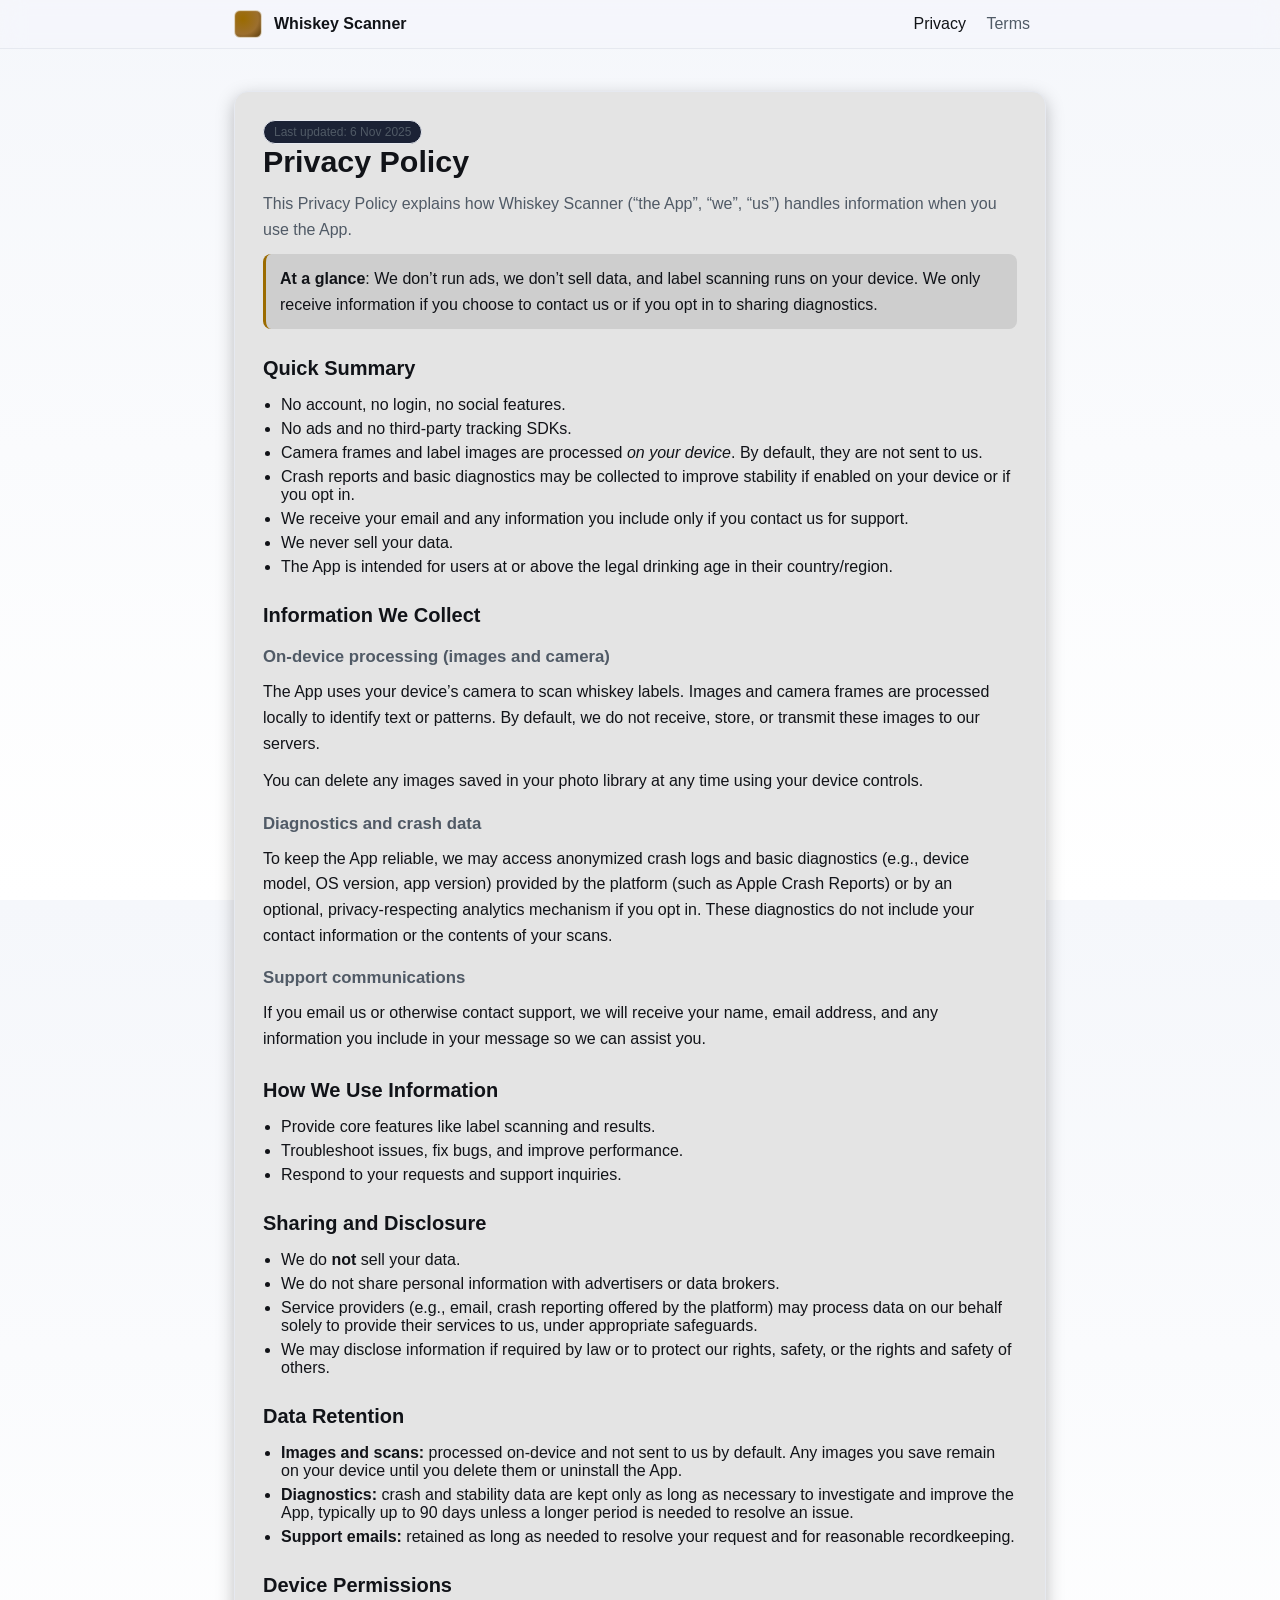
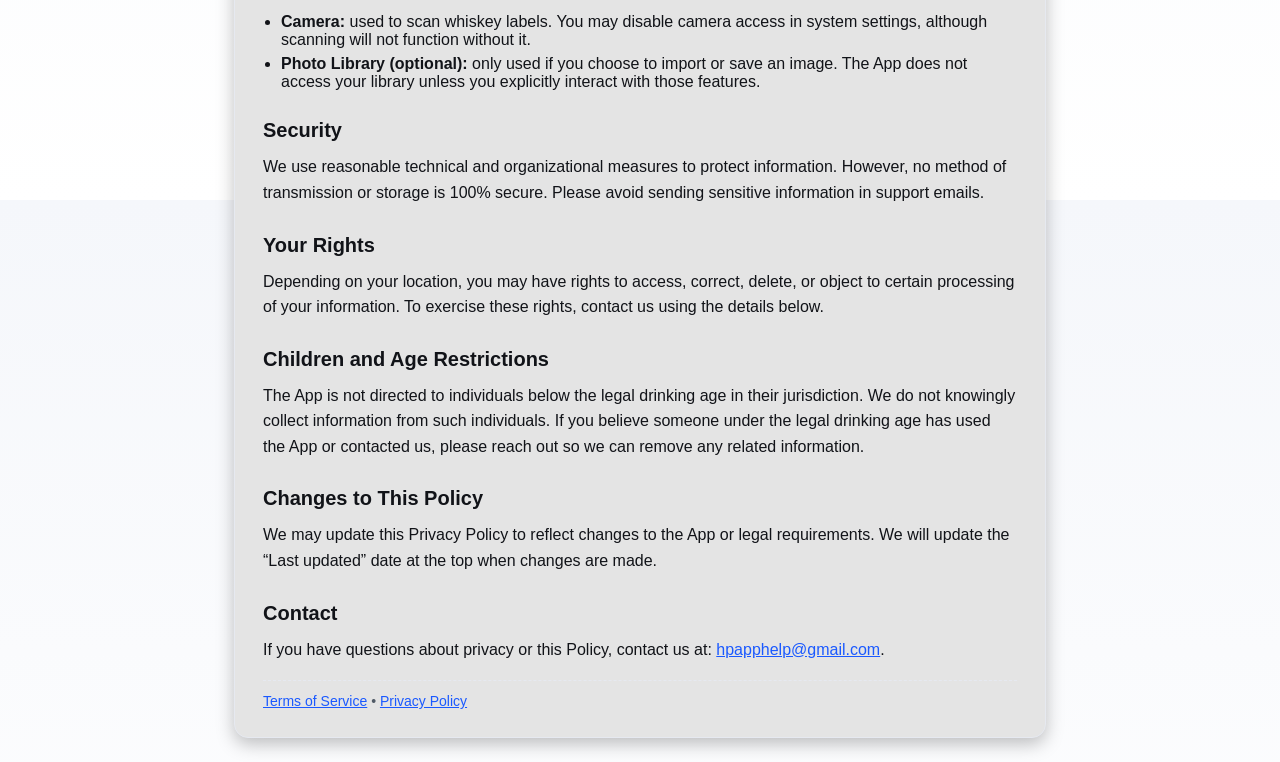
==== privacy/index.html @ f61fc5d9 "first commit" ====
<!doctype html>
<html lang="en">
  <head>
    <meta charset="utf-8" />
    <meta name="viewport" content="width=device-width, initial-scale=1" />
    <title>Whiskey Scanner — Privacy Policy</title>
    <meta name="description" content="Privacy Policy for the Whiskey Scanner mobile app." />
    <link rel="stylesheet" href="../assets/styles.css" />
  </head>
  <body>
    <header class="site">
      <div class="wrap" style="display:flex;align-items:center;justify-content:space-between;padding:10px 24px;">
        <div class="brand">
          <div class="logo" aria-hidden="true"></div>
          <strong>Whiskey Scanner</strong>
        </div>
        <nav aria-label="Primary">
          <a class="active" href="../privacy/">Privacy</a>
          <a href="../terms/">Terms</a>
        </nav>
      </div>
    </header>

    <div class="wrap">
      <main role="main">
        <div class="badge">Last updated: 6 Nov 2025</div>
        <h1>Privacy Policy</h1>
        <p class="muted">This Privacy Policy explains how Whiskey Scanner (“the App”, “we”, “us”) handles information when you use the App.</p>
        <p class="callout"><strong>At a glance</strong>: We don’t run ads, we don’t sell data, and label scanning runs on your device. We only receive information if you choose to contact us or if you opt in to sharing diagnostics.</p>

        <h2 id="summary">Quick Summary</h2>
        <ul>
          <li>No account, no login, no social features.</li>
          <li>No ads and no third‑party tracking SDKs.</li>
          <li>Camera frames and label images are processed <em>on your device</em>. By default, they are not sent to us.</li>
          <li>Crash reports and basic diagnostics may be collected to improve stability if enabled on your device or if you opt in.</li>
          <li>We receive your email and any information you include only if you contact us for support.</li>
          <li>We never sell your data.</li>
          <li>The App is intended for users at or above the legal drinking age in their country/region.</li>
        </ul>

        <h2 id="data-we-collect">Information We Collect</h2>
        <h3>On‑device processing (images and camera)</h3>
        <p>The App uses your device’s camera to scan whiskey labels. Images and camera frames are processed locally to identify text or patterns. By default, we do not receive, store, or transmit these images to our servers.</p>
        <p>You can delete any images saved in your photo library at any time using your device controls.</p>

        <h3>Diagnostics and crash data</h3>
        <p>To keep the App reliable, we may access anonymized crash logs and basic diagnostics (e.g., device model, OS version, app version) provided by the platform (such as Apple Crash Reports) or by an optional, privacy‑respecting analytics mechanism if you opt in. These diagnostics do not include your contact information or the contents of your scans.</p>

        <h3>Support communications</h3>
        <p>If you email us or otherwise contact support, we will receive your name, email address, and any information you include in your message so we can assist you.</p>

        <h2 id="how-we-use">How We Use Information</h2>
        <ul>
          <li>Provide core features like label scanning and results.</li>
          <li>Troubleshoot issues, fix bugs, and improve performance.</li>
          <li>Respond to your requests and support inquiries.</li>
        </ul>

        <h2 id="sharing">Sharing and Disclosure</h2>
        <ul>
          <li>We do <strong>not</strong> sell your data.</li>
          <li>We do not share personal information with advertisers or data brokers.</li>
          <li>Service providers (e.g., email, crash reporting offered by the platform) may process data on our behalf solely to provide their services to us, under appropriate safeguards.</li>
          <li>We may disclose information if required by law or to protect our rights, safety, or the rights and safety of others.</li>
        </ul>

        <h2 id="retention">Data Retention</h2>
        <ul>
          <li><strong>Images and scans:</strong> processed on‑device and not sent to us by default. Any images you save remain on your device until you delete them or uninstall the App.</li>
          <li><strong>Diagnostics:</strong> crash and stability data are kept only as long as necessary to investigate and improve the App, typically up to 90 days unless a longer period is needed to resolve an issue.</li>
          <li><strong>Support emails:</strong> retained as long as needed to resolve your request and for reasonable recordkeeping.</li>
        </ul>

        <h2 id="permissions">Device Permissions</h2>
        <ul>
          <li><strong>Camera:</strong> used to scan whiskey labels. You may disable camera access in system settings, although scanning will not function without it.</li>
          <li><strong>Photo Library (optional):</strong> only used if you choose to import or save an image. The App does not access your library unless you explicitly interact with those features.</li>
        </ul>

        <h2 id="security">Security</h2>
        <p>We use reasonable technical and organizational measures to protect information. However, no method of transmission or storage is 100% secure. Please avoid sending sensitive information in support emails.</p>

        <h2 id="your-rights">Your Rights</h2>
        <p>Depending on your location, you may have rights to access, correct, delete, or object to certain processing of your information. To exercise these rights, contact us using the details below.</p>

        <h2 id="children">Children and Age Restrictions</h2>
        <p>The App is not directed to individuals below the legal drinking age in their jurisdiction. We do not knowingly collect information from such individuals. If you believe someone under the legal drinking age has used the App or contacted us, please reach out so we can remove any related information.</p>

        <h2 id="changes">Changes to This Policy</h2>
        <p>We may update this Privacy Policy to reflect changes to the App or legal requirements. We will update the “Last updated” date at the top when changes are made.</p>

        <h2 id="contact">Contact</h2>
        <p>If you have questions about privacy or this Policy, contact us at: <a href="mailto:hpapphelp@gmail.com">hpapphelp@gmail.com</a>.</p>

        <div class="footer">
          <span><a href="../terms/">Terms of Service</a></span>
          <span> • </span>
          <span><a href="../privacy/">Privacy Policy</a></span>
        </div>
      </main>
    </div>
  </body>
  </html>
---- assets/styles.css ----
/* Whiskey Scanner Legal Pages — Shared Styles */
:root {
  --bg: #0b0c0f;
  --elev: #11131a;
  --text: #e8ecf1;
  --muted: #b7c1cc;
  --link: #8ab4ff;
  --accent: #f5c56a;
  --border: #222738;
}

* { box-sizing: border-box; }
html, body { height: 100%; }
body {
  margin: 0;
  font-family: -apple-system, BlinkMacSystemFont, "Segoe UI", Roboto, "Helvetica Neue", Arial, "Noto Sans", "Apple Color Emoji", "Segoe UI Emoji", sans-serif;
  background: linear-gradient(180deg, var(--bg), var(--elev));
  color: var(--text);
  -webkit-font-smoothing: antialiased;
  -moz-osx-font-smoothing: grayscale;
}

.wrap {
  max-width: 860px;
  margin: 0 auto;
  padding: 24px;
}

header.site {
  position: sticky;
  top: 0;
  backdrop-filter: saturate(1.2) blur(12px);
  background: color-mix(in oklab, var(--bg) 78%, transparent);
  border-bottom: 1px solid var(--border);
  z-index: 10;
}

.brand {
  display: flex;
  align-items: center;
  gap: 12px;
}
.logo {
  width: 28px;
  height: 28px;
  border-radius: 6px;
  background: radial-gradient(circle at 30% 30%, var(--accent), #9c6f2e 60%, #5a3b0c 100%);
  border: 1px solid #3a2a10;
  box-shadow: inset 0 0 0 1px rgba(255,255,255,0.08);
}

nav a {
  color: var(--muted);
  text-decoration: none;
  margin-right: 16px;
  font-weight: 500;
}
nav a.active { color: var(--text); }
nav a:hover, nav a:focus-visible { color: var(--link); }

main {
  background: color-mix(in oklab, var(--elev) 92%, black 8%);
  border: 1px solid var(--border);
  border-radius: 14px;
  padding: 28px;
  margin-top: 18px;
  box-shadow: 0 6px 18px rgba(0,0,0,0.25);
}

h1 { font-size: 1.9rem; margin: 0 0 12px; }
h2 { font-size: 1.25rem; margin: 28px 0 8px; }
h3 { font-size: 1.05rem; margin: 20px 0 6px; color: var(--muted); }
p { line-height: 1.6; color: var(--text); margin: 12px 0; }
small, .muted { color: var(--muted); }

ul { padding-left: 18px; }
li { margin: 6px 0; }

a { color: var(--link); }
a:hover, a:focus-visible { text-decoration: underline; }

.badge {
  display: inline-block;
  padding: 4px 10px;
  border-radius: 999px;
  background: #1b2235;
  border: 1px solid var(--border);
  color: var(--muted);
  font-size: 12px;
  margin-right: 8px;
}

.callout {
  border-left: 3px solid var(--accent);
  background: color-mix(in oklab, var(--elev) 85%, black 15%);
  padding: 12px 14px;
  border-radius: 8px;
}

.footer {
  margin: 18px 0 0;
  padding-top: 12px;
  border-top: 1px dashed var(--border);
  color: var(--muted);
  font-size: 14px;
}

code, kbd { font-family: ui-monospace, SFMono-Regular, Menlo, Consolas, monospace; font-size: .95em; }

@media (max-width: 640px) {
  main { padding: 20px; }
  nav a { margin-right: 12px; }
}

@media (prefers-color-scheme: light) {
  :root {
    --bg: #f5f7fb;
    --elev: #ffffff;
    --text: #111318;
    --muted: #505a66;
    --link: #1a59ff;
    --accent: #9b6b00;
    --border: #e6e9f0;
  }
  .logo { border-color: #e0d5c0; }
}

/* Print friendly */
@media print {
  header.site, nav { display: none; }
  main { box-shadow: none; border: none; }
}
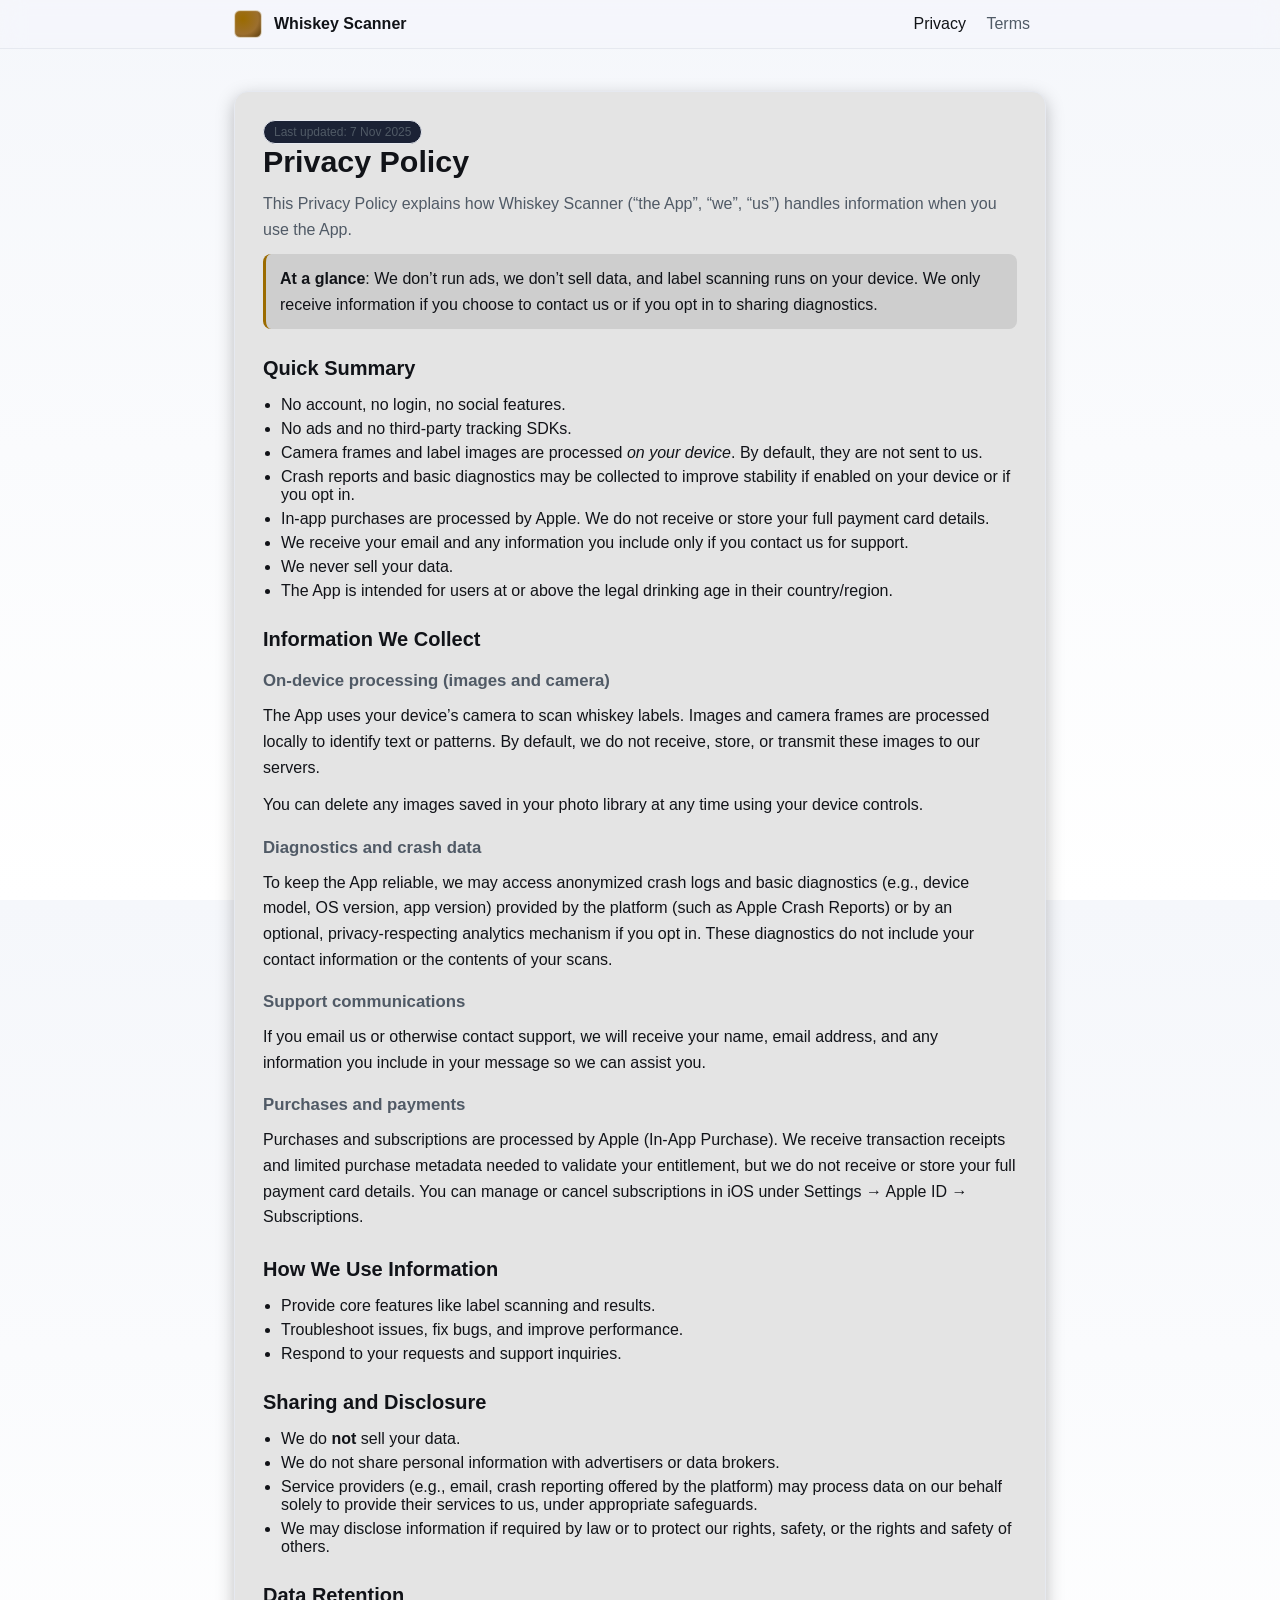
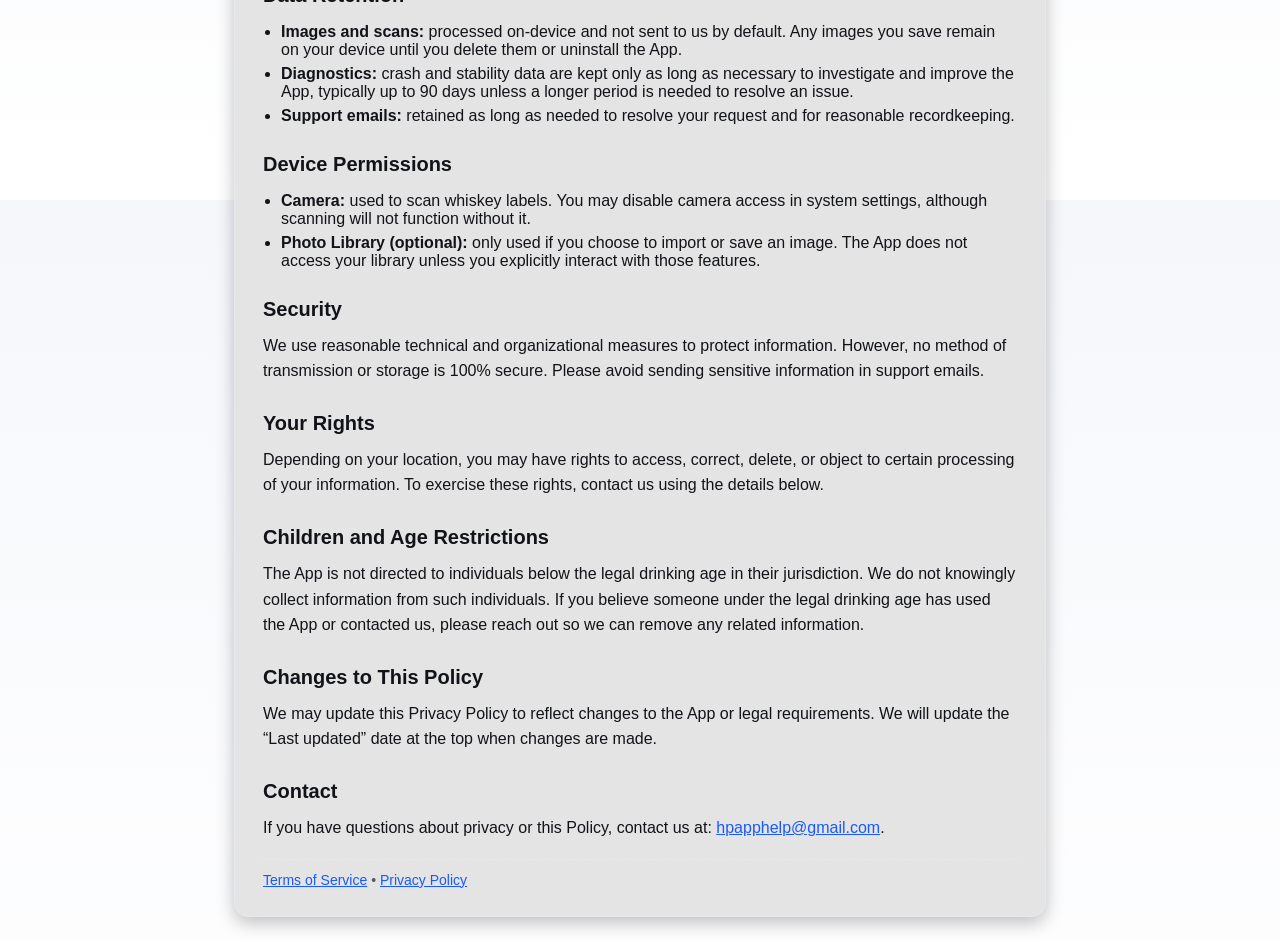
==== commit 6ab66216: "2nd" ====
--- a/privacy/index.html
+++ b/privacy/index.html
@@ -23,7 +23,7 @@
 
     <div class="wrap">
       <main role="main">
-        <div class="badge">Last updated: 6 Nov 2025</div>
+        <div class="badge">Last updated: 7 Nov 2025</div>
         <h1>Privacy Policy</h1>
         <p class="muted">This Privacy Policy explains how Whiskey Scanner (“the App”, “we”, “us”) handles information when you use the App.</p>
         <p class="callout"><strong>At a glance</strong>: We don’t run ads, we don’t sell data, and label scanning runs on your device. We only receive information if you choose to contact us or if you opt in to sharing diagnostics.</p>
@@ -34,6 +34,7 @@
           <li>No ads and no third‑party tracking SDKs.</li>
           <li>Camera frames and label images are processed <em>on your device</em>. By default, they are not sent to us.</li>
           <li>Crash reports and basic diagnostics may be collected to improve stability if enabled on your device or if you opt in.</li>
+          <li>In‑app purchases are processed by Apple. We do not receive or store your full payment card details.</li>
           <li>We receive your email and any information you include only if you contact us for support.</li>
           <li>We never sell your data.</li>
           <li>The App is intended for users at or above the legal drinking age in their country/region.</li>
@@ -49,6 +50,9 @@
 
         <h3>Support communications</h3>
         <p>If you email us or otherwise contact support, we will receive your name, email address, and any information you include in your message so we can assist you.</p>
+
+        <h3>Purchases and payments</h3>
+        <p>Purchases and subscriptions are processed by Apple (In‑App Purchase). We receive transaction receipts and limited purchase metadata needed to validate your entitlement, but we do not receive or store your full payment card details. You can manage or cancel subscriptions in iOS under Settings → Apple ID → Subscriptions.</p>
 
         <h2 id="how-we-use">How We Use Information</h2>
         <ul>
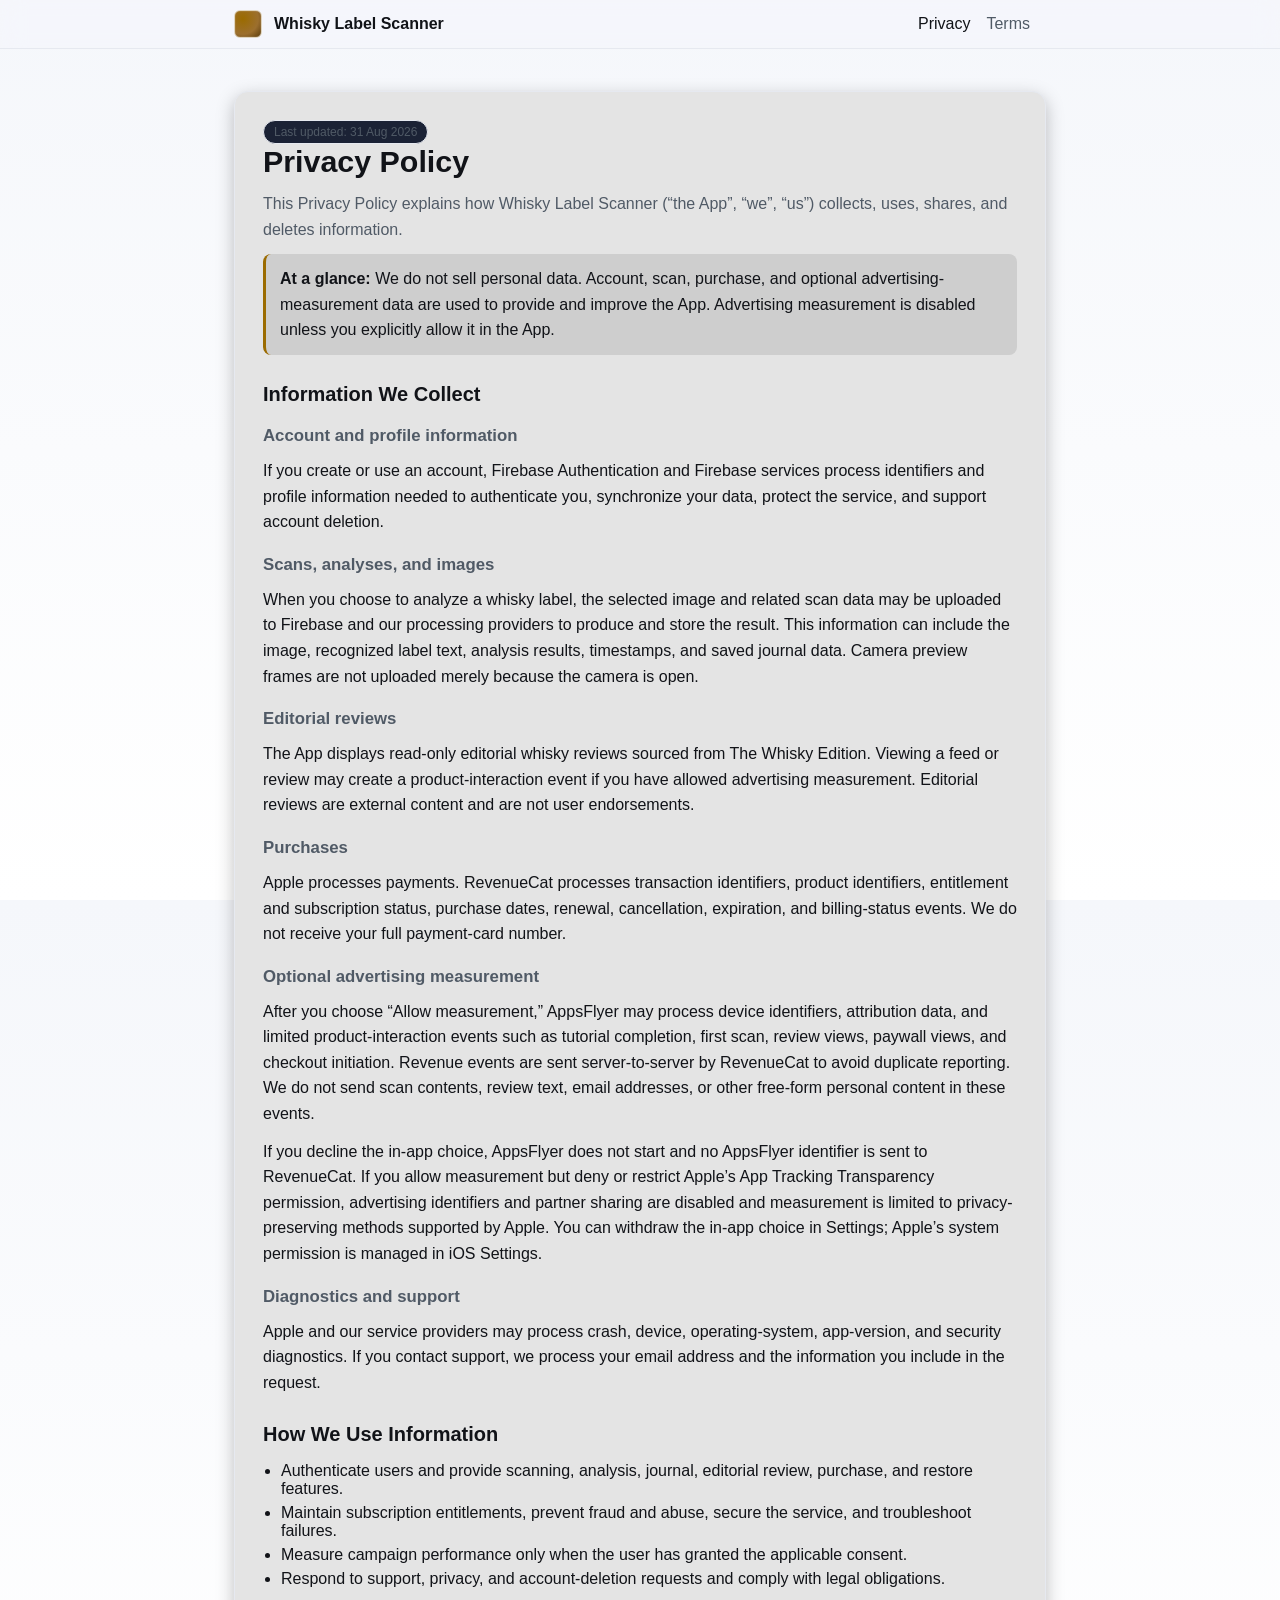
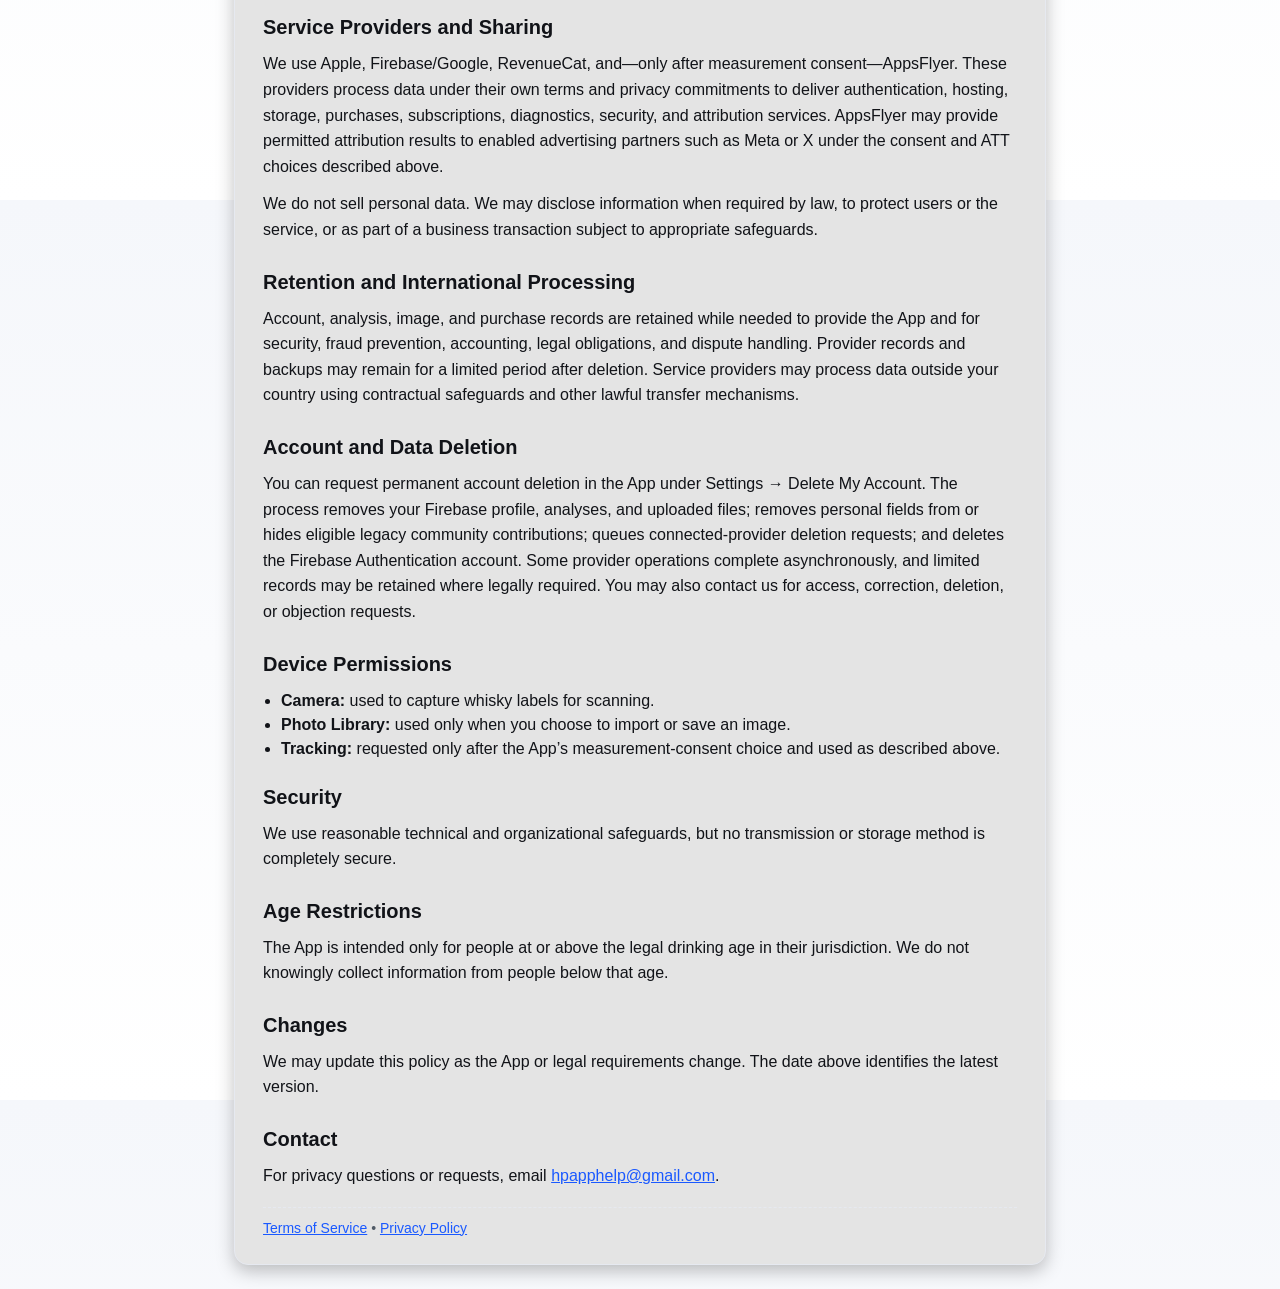
==== commit 1e048a37: "legal: update privacy policy for release 2.1" ====
--- a/privacy/index.html
+++ b/privacy/index.html
@@ -3,106 +3,84 @@
   <head>
     <meta charset="utf-8" />
     <meta name="viewport" content="width=device-width, initial-scale=1" />
-    <title>Whiskey Scanner — Privacy Policy</title>
-    <meta name="description" content="Privacy Policy for the Whiskey Scanner mobile app." />
+    <title>Whisky Label Scanner — Privacy Policy</title>
+    <meta name="description" content="Privacy Policy for the Whisky Label Scanner mobile app." />
     <link rel="stylesheet" href="../assets/styles.css" />
   </head>
   <body>
     <header class="site">
       <div class="wrap" style="display:flex;align-items:center;justify-content:space-between;padding:10px 24px;">
-        <div class="brand">
-          <div class="logo" aria-hidden="true"></div>
-          <strong>Whiskey Scanner</strong>
-        </div>
-        <nav aria-label="Primary">
-          <a class="active" href="../privacy/">Privacy</a>
-          <a href="../terms/">Terms</a>
-        </nav>
+        <div class="brand"><div class="logo" aria-hidden="true"></div><strong>Whisky Label Scanner</strong></div>
+        <nav aria-label="Primary"><a class="active" href="../privacy/">Privacy</a><a href="../terms/">Terms</a></nav>
       </div>
     </header>
 
     <div class="wrap">
       <main role="main">
-        <div class="badge">Last updated: 7 Nov 2025</div>
+        <div class="badge">Last updated: 31 Aug 2026</div>
         <h1>Privacy Policy</h1>
-        <p class="muted">This Privacy Policy explains how Whiskey Scanner (“the App”, “we”, “us”) handles information when you use the App.</p>
-        <p class="callout"><strong>At a glance</strong>: We don’t run ads, we don’t sell data, and label scanning runs on your device. We only receive information if you choose to contact us or if you opt in to sharing diagnostics.</p>
-
-        <h2 id="summary">Quick Summary</h2>
-        <ul>
-          <li>No account, no login, no social features.</li>
-          <li>No ads and no third‑party tracking SDKs.</li>
-          <li>Camera frames and label images are processed <em>on your device</em>. By default, they are not sent to us.</li>
-          <li>Crash reports and basic diagnostics may be collected to improve stability if enabled on your device or if you opt in.</li>
-          <li>In‑app purchases are processed by Apple. We do not receive or store your full payment card details.</li>
-          <li>We receive your email and any information you include only if you contact us for support.</li>
-          <li>We never sell your data.</li>
-          <li>The App is intended for users at or above the legal drinking age in their country/region.</li>
-        </ul>
+        <p class="muted">This Privacy Policy explains how Whisky Label Scanner (“the App”, “we”, “us”) collects, uses, shares, and deletes information.</p>
+        <p class="callout"><strong>At a glance:</strong> We do not sell personal data. Account, scan, purchase, and optional advertising-measurement data are used to provide and improve the App. Advertising measurement is disabled unless you explicitly allow it in the App.</p>
 
         <h2 id="data-we-collect">Information We Collect</h2>
-        <h3>On‑device processing (images and camera)</h3>
-        <p>The App uses your device’s camera to scan whiskey labels. Images and camera frames are processed locally to identify text or patterns. By default, we do not receive, store, or transmit these images to our servers.</p>
-        <p>You can delete any images saved in your photo library at any time using your device controls.</p>
+        <h3>Account and profile information</h3>
+        <p>If you create or use an account, Firebase Authentication and Firebase services process identifiers and profile information needed to authenticate you, synchronize your data, protect the service, and support account deletion.</p>
 
-        <h3>Diagnostics and crash data</h3>
-        <p>To keep the App reliable, we may access anonymized crash logs and basic diagnostics (e.g., device model, OS version, app version) provided by the platform (such as Apple Crash Reports) or by an optional, privacy‑respecting analytics mechanism if you opt in. These diagnostics do not include your contact information or the contents of your scans.</p>
+        <h3>Scans, analyses, and images</h3>
+        <p>When you choose to analyze a whisky label, the selected image and related scan data may be uploaded to Firebase and our processing providers to produce and store the result. This information can include the image, recognized label text, analysis results, timestamps, and saved journal data. Camera preview frames are not uploaded merely because the camera is open.</p>
 
-        <h3>Support communications</h3>
-        <p>If you email us or otherwise contact support, we will receive your name, email address, and any information you include in your message so we can assist you.</p>
+        <h3>Editorial reviews</h3>
+        <p>The App displays read-only editorial whisky reviews sourced from The Whisky Edition. Viewing a feed or review may create a product-interaction event if you have allowed advertising measurement. Editorial reviews are external content and are not user endorsements.</p>
 
-        <h3>Purchases and payments</h3>
-        <p>Purchases and subscriptions are processed by Apple (In‑App Purchase). We receive transaction receipts and limited purchase metadata needed to validate your entitlement, but we do not receive or store your full payment card details. You can manage or cancel subscriptions in iOS under Settings → Apple ID → Subscriptions.</p>
+        <h3>Purchases</h3>
+        <p>Apple processes payments. RevenueCat processes transaction identifiers, product identifiers, entitlement and subscription status, purchase dates, renewal, cancellation, expiration, and billing-status events. We do not receive your full payment-card number.</p>
+
+        <h3>Optional advertising measurement</h3>
+        <p>After you choose “Allow measurement,” AppsFlyer may process device identifiers, attribution data, and limited product-interaction events such as tutorial completion, first scan, review views, paywall views, and checkout initiation. Revenue events are sent server-to-server by RevenueCat to avoid duplicate reporting. We do not send scan contents, review text, email addresses, or other free-form personal content in these events.</p>
+        <p>If you decline the in-app choice, AppsFlyer does not start and no AppsFlyer identifier is sent to RevenueCat. If you allow measurement but deny or restrict Apple’s App Tracking Transparency permission, advertising identifiers and partner sharing are disabled and measurement is limited to privacy-preserving methods supported by Apple. You can withdraw the in-app choice in Settings; Apple’s system permission is managed in iOS Settings.</p>
+
+        <h3>Diagnostics and support</h3>
+        <p>Apple and our service providers may process crash, device, operating-system, app-version, and security diagnostics. If you contact support, we process your email address and the information you include in the request.</p>
 
         <h2 id="how-we-use">How We Use Information</h2>
         <ul>
-          <li>Provide core features like label scanning and results.</li>
-          <li>Troubleshoot issues, fix bugs, and improve performance.</li>
-          <li>Respond to your requests and support inquiries.</li>
+          <li>Authenticate users and provide scanning, analysis, journal, editorial review, purchase, and restore features.</li>
+          <li>Maintain subscription entitlements, prevent fraud and abuse, secure the service, and troubleshoot failures.</li>
+          <li>Measure campaign performance only when the user has granted the applicable consent.</li>
+          <li>Respond to support, privacy, and account-deletion requests and comply with legal obligations.</li>
         </ul>
 
-        <h2 id="sharing">Sharing and Disclosure</h2>
-        <ul>
-          <li>We do <strong>not</strong> sell your data.</li>
-          <li>We do not share personal information with advertisers or data brokers.</li>
-          <li>Service providers (e.g., email, crash reporting offered by the platform) may process data on our behalf solely to provide their services to us, under appropriate safeguards.</li>
-          <li>We may disclose information if required by law or to protect our rights, safety, or the rights and safety of others.</li>
-        </ul>
+        <h2 id="providers">Service Providers and Sharing</h2>
+        <p>We use Apple, Firebase/Google, RevenueCat, and—only after measurement consent—AppsFlyer. These providers process data under their own terms and privacy commitments to deliver authentication, hosting, storage, purchases, subscriptions, diagnostics, security, and attribution services. AppsFlyer may provide permitted attribution results to enabled advertising partners such as Meta or X under the consent and ATT choices described above.</p>
+        <p>We do not sell personal data. We may disclose information when required by law, to protect users or the service, or as part of a business transaction subject to appropriate safeguards.</p>
 
-        <h2 id="retention">Data Retention</h2>
-        <ul>
-          <li><strong>Images and scans:</strong> processed on‑device and not sent to us by default. Any images you save remain on your device until you delete them or uninstall the App.</li>
-          <li><strong>Diagnostics:</strong> crash and stability data are kept only as long as necessary to investigate and improve the App, typically up to 90 days unless a longer period is needed to resolve an issue.</li>
-          <li><strong>Support emails:</strong> retained as long as needed to resolve your request and for reasonable recordkeeping.</li>
-        </ul>
+        <h2 id="retention">Retention and International Processing</h2>
+        <p>Account, analysis, image, and purchase records are retained while needed to provide the App and for security, fraud prevention, accounting, legal obligations, and dispute handling. Provider records and backups may remain for a limited period after deletion. Service providers may process data outside your country using contractual safeguards and other lawful transfer mechanisms.</p>
+
+        <h2 id="deletion">Account and Data Deletion</h2>
+        <p>You can request permanent account deletion in the App under Settings → Delete My Account. The process removes your Firebase profile, analyses, and uploaded files; removes personal fields from or hides eligible legacy community contributions; queues connected-provider deletion requests; and deletes the Firebase Authentication account. Some provider operations complete asynchronously, and limited records may be retained where legally required. You may also contact us for access, correction, deletion, or objection requests.</p>
 
         <h2 id="permissions">Device Permissions</h2>
         <ul>
-          <li><strong>Camera:</strong> used to scan whiskey labels. You may disable camera access in system settings, although scanning will not function without it.</li>
-          <li><strong>Photo Library (optional):</strong> only used if you choose to import or save an image. The App does not access your library unless you explicitly interact with those features.</li>
+          <li><strong>Camera:</strong> used to capture whisky labels for scanning.</li>
+          <li><strong>Photo Library:</strong> used only when you choose to import or save an image.</li>
+          <li><strong>Tracking:</strong> requested only after the App’s measurement-consent choice and used as described above.</li>
         </ul>
 
         <h2 id="security">Security</h2>
-        <p>We use reasonable technical and organizational measures to protect information. However, no method of transmission or storage is 100% secure. Please avoid sending sensitive information in support emails.</p>
+        <p>We use reasonable technical and organizational safeguards, but no transmission or storage method is completely secure.</p>
 
-        <h2 id="your-rights">Your Rights</h2>
-        <p>Depending on your location, you may have rights to access, correct, delete, or object to certain processing of your information. To exercise these rights, contact us using the details below.</p>
+        <h2 id="children">Age Restrictions</h2>
+        <p>The App is intended only for people at or above the legal drinking age in their jurisdiction. We do not knowingly collect information from people below that age.</p>
 
-        <h2 id="children">Children and Age Restrictions</h2>
-        <p>The App is not directed to individuals below the legal drinking age in their jurisdiction. We do not knowingly collect information from such individuals. If you believe someone under the legal drinking age has used the App or contacted us, please reach out so we can remove any related information.</p>
-
-        <h2 id="changes">Changes to This Policy</h2>
-        <p>We may update this Privacy Policy to reflect changes to the App or legal requirements. We will update the “Last updated” date at the top when changes are made.</p>
+        <h2 id="changes">Changes</h2>
+        <p>We may update this policy as the App or legal requirements change. The date above identifies the latest version.</p>
 
         <h2 id="contact">Contact</h2>
-        <p>If you have questions about privacy or this Policy, contact us at: <a href="mailto:hpapphelp@gmail.com">hpapphelp@gmail.com</a>.</p>
+        <p>For privacy questions or requests, email <a href="mailto:hpapphelp@gmail.com">hpapphelp@gmail.com</a>.</p>
 
-        <div class="footer">
-          <span><a href="../terms/">Terms of Service</a></span>
-          <span> • </span>
-          <span><a href="../privacy/">Privacy Policy</a></span>
-        </div>
+        <div class="footer"><span><a href="../terms/">Terms of Service</a></span><span> • </span><span><a href="../privacy/">Privacy Policy</a></span></div>
       </main>
     </div>
   </body>
-  </html>
+</html>
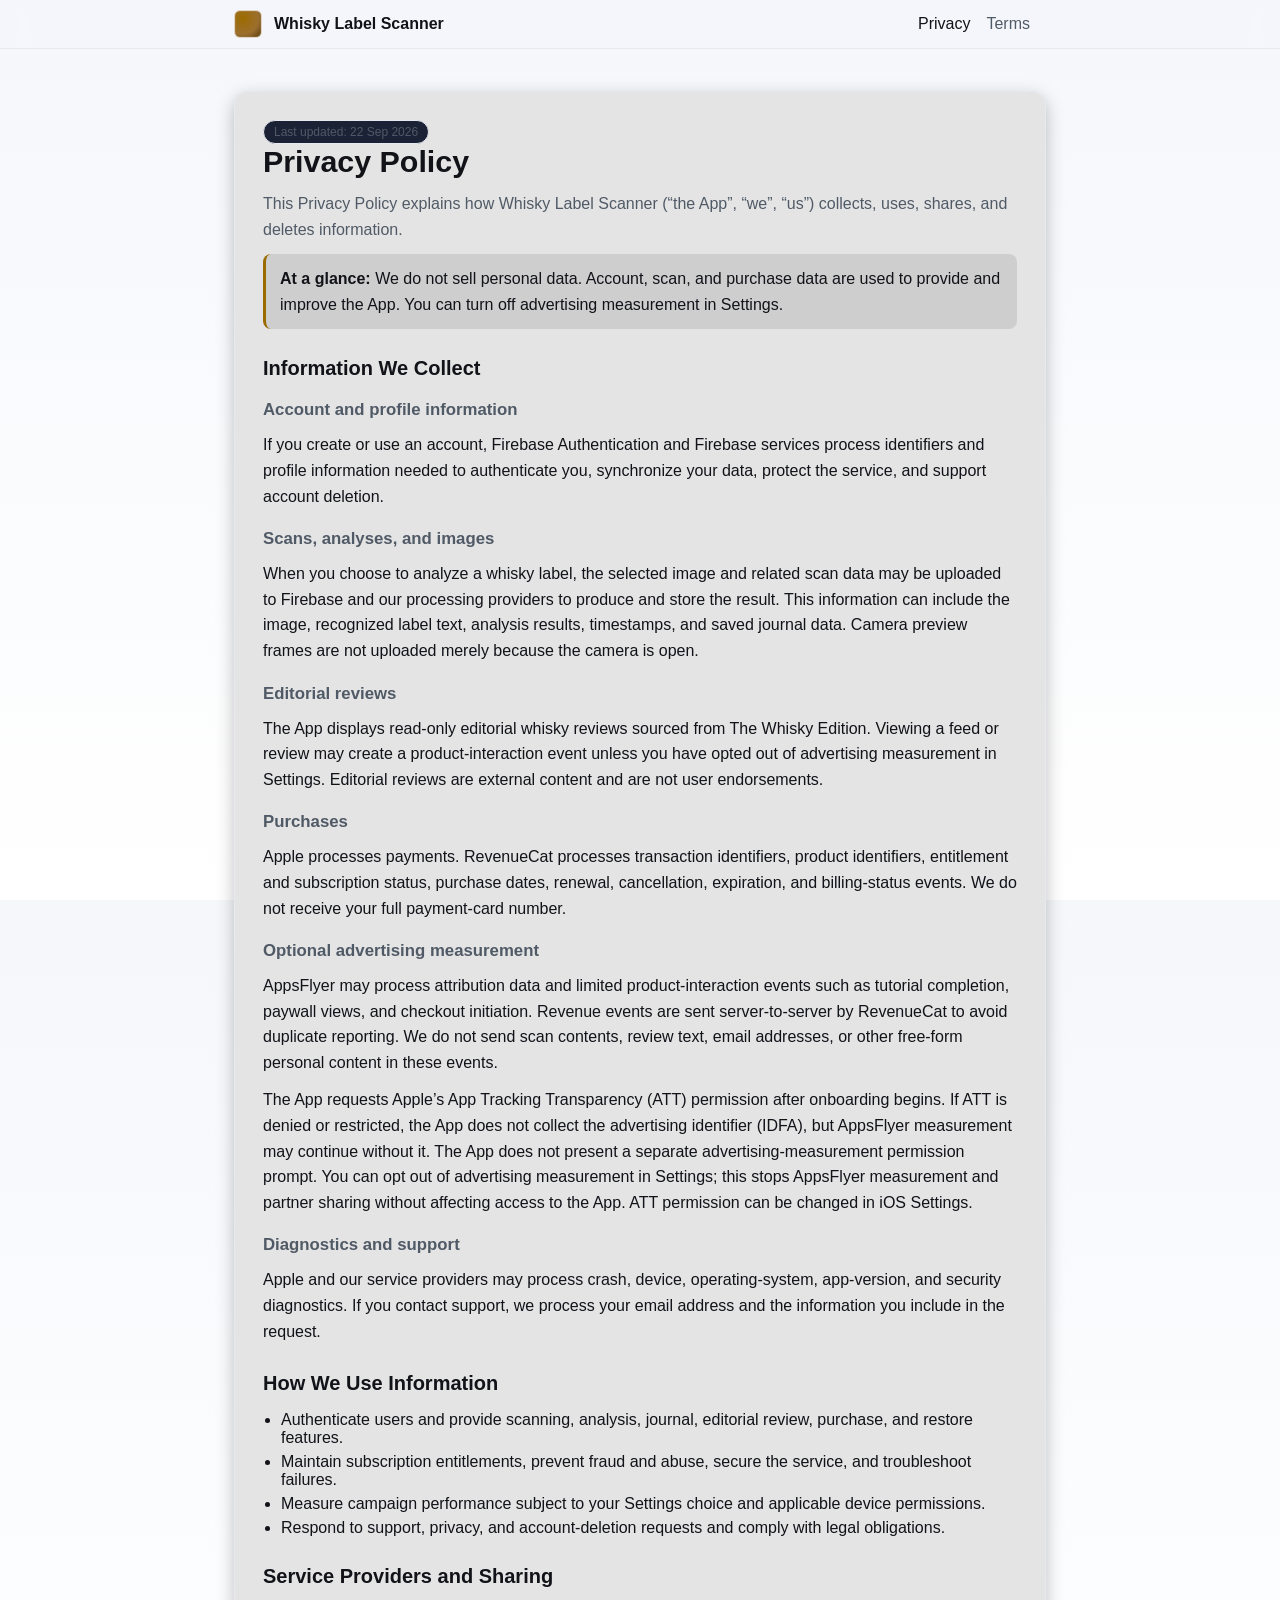
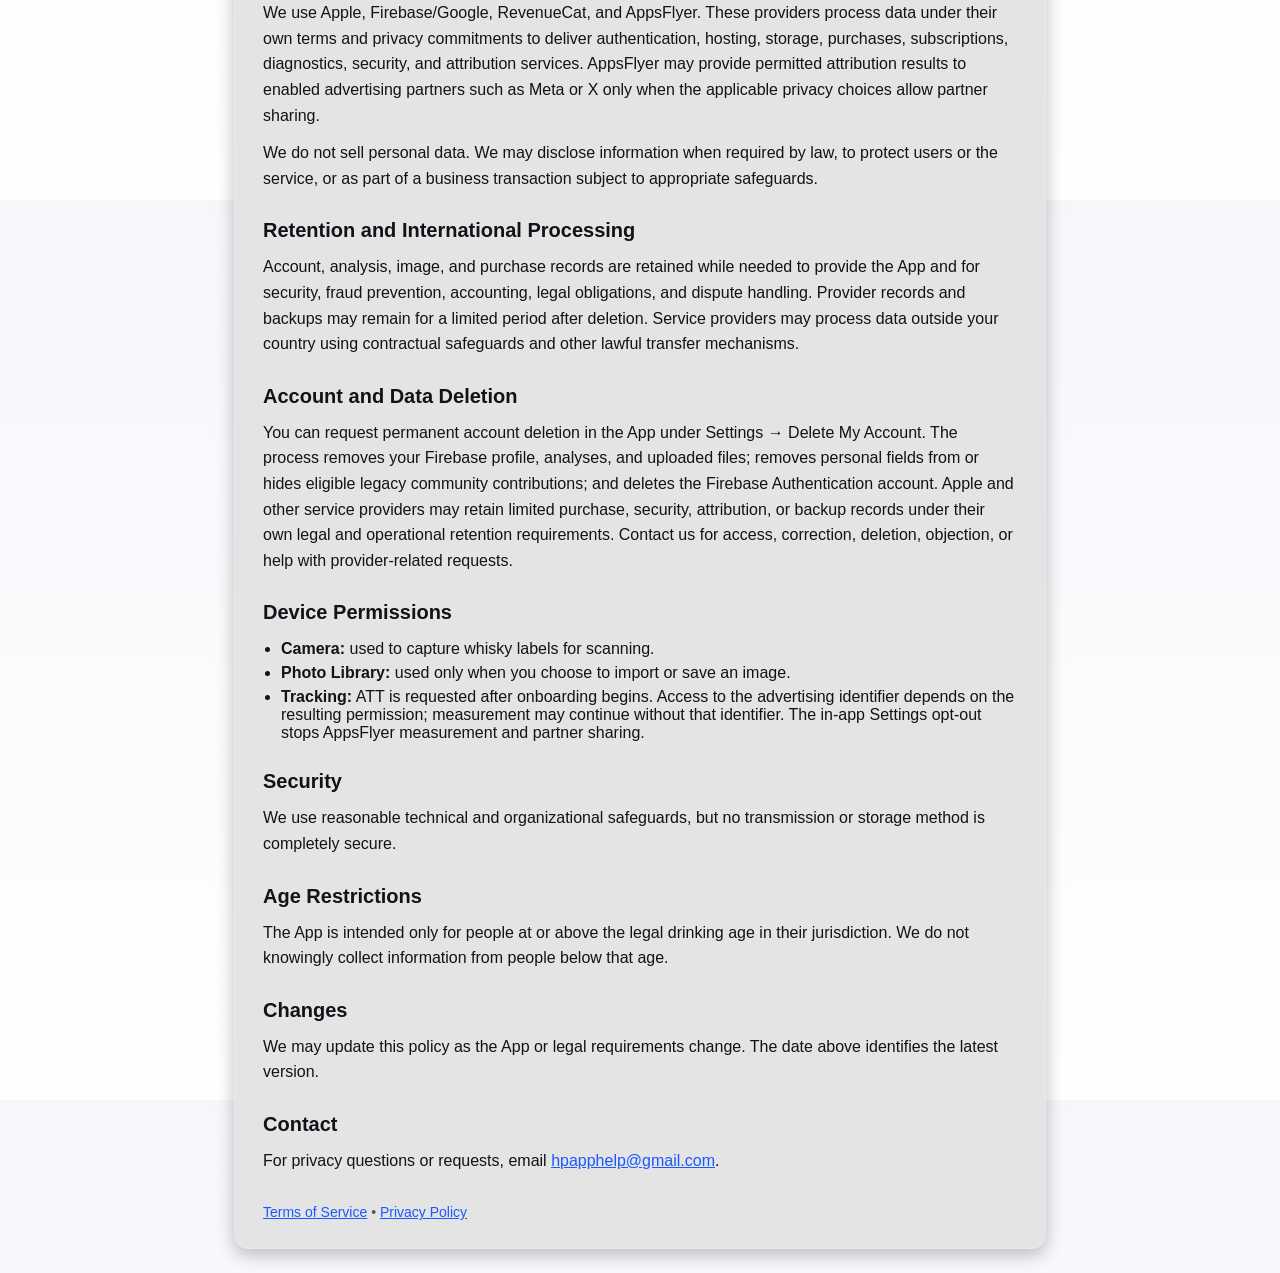
==== commit cdf4284c: "docs: align legal pages with ATT-only measurement" ====
--- a/privacy/index.html
+++ b/privacy/index.html
@@ -17,10 +17,10 @@
 
     <div class="wrap">
       <main role="main">
-        <div class="badge">Last updated: 31 Aug 2026</div>
+        <div class="badge">Last updated: 22 Sep 2026</div>
         <h1>Privacy Policy</h1>
         <p class="muted">This Privacy Policy explains how Whisky Label Scanner (“the App”, “we”, “us”) collects, uses, shares, and deletes information.</p>
-        <p class="callout"><strong>At a glance:</strong> We do not sell personal data. Account, scan, purchase, and optional advertising-measurement data are used to provide and improve the App. Advertising measurement is disabled unless you explicitly allow it in the App.</p>
+        <p class="callout"><strong>At a glance:</strong> We do not sell personal data. Account, scan, and purchase data are used to provide and improve the App. You can turn off advertising measurement in Settings.</p>
 
         <h2 id="data-we-collect">Information We Collect</h2>
         <h3>Account and profile information</h3>
@@ -30,14 +30,14 @@
         <p>When you choose to analyze a whisky label, the selected image and related scan data may be uploaded to Firebase and our processing providers to produce and store the result. This information can include the image, recognized label text, analysis results, timestamps, and saved journal data. Camera preview frames are not uploaded merely because the camera is open.</p>
 
         <h3>Editorial reviews</h3>
-        <p>The App displays read-only editorial whisky reviews sourced from The Whisky Edition. Viewing a feed or review may create a product-interaction event if you have allowed advertising measurement. Editorial reviews are external content and are not user endorsements.</p>
+        <p>The App displays read-only editorial whisky reviews sourced from The Whisky Edition. Viewing a feed or review may create a product-interaction event unless you have opted out of advertising measurement in Settings. Editorial reviews are external content and are not user endorsements.</p>
 
         <h3>Purchases</h3>
         <p>Apple processes payments. RevenueCat processes transaction identifiers, product identifiers, entitlement and subscription status, purchase dates, renewal, cancellation, expiration, and billing-status events. We do not receive your full payment-card number.</p>
 
         <h3>Optional advertising measurement</h3>
-        <p>After you choose “Allow measurement,” AppsFlyer may process device identifiers, attribution data, and limited product-interaction events such as tutorial completion, first scan, review views, paywall views, and checkout initiation. Revenue events are sent server-to-server by RevenueCat to avoid duplicate reporting. We do not send scan contents, review text, email addresses, or other free-form personal content in these events.</p>
-        <p>If you decline the in-app choice, AppsFlyer does not start and no AppsFlyer identifier is sent to RevenueCat. If you allow measurement but deny or restrict Apple’s App Tracking Transparency permission, advertising identifiers and partner sharing are disabled and measurement is limited to privacy-preserving methods supported by Apple. You can withdraw the in-app choice in Settings; Apple’s system permission is managed in iOS Settings.</p>
+        <p>AppsFlyer may process attribution data and limited product-interaction events such as tutorial completion, paywall views, and checkout initiation. Revenue events are sent server-to-server by RevenueCat to avoid duplicate reporting. We do not send scan contents, review text, email addresses, or other free-form personal content in these events.</p>
+        <p>The App requests Apple’s App Tracking Transparency (ATT) permission after onboarding begins. If ATT is denied or restricted, the App does not collect the advertising identifier (IDFA), but AppsFlyer measurement may continue without it. The App does not present a separate advertising-measurement permission prompt. You can opt out of advertising measurement in Settings; this stops AppsFlyer measurement and partner sharing without affecting access to the App. ATT permission can be changed in iOS Settings.</p>
 
         <h3>Diagnostics and support</h3>
         <p>Apple and our service providers may process crash, device, operating-system, app-version, and security diagnostics. If you contact support, we process your email address and the information you include in the request.</p>
@@ -46,25 +46,25 @@
         <ul>
           <li>Authenticate users and provide scanning, analysis, journal, editorial review, purchase, and restore features.</li>
           <li>Maintain subscription entitlements, prevent fraud and abuse, secure the service, and troubleshoot failures.</li>
-          <li>Measure campaign performance only when the user has granted the applicable consent.</li>
+          <li>Measure campaign performance subject to your Settings choice and applicable device permissions.</li>
           <li>Respond to support, privacy, and account-deletion requests and comply with legal obligations.</li>
         </ul>
 
         <h2 id="providers">Service Providers and Sharing</h2>
-        <p>We use Apple, Firebase/Google, RevenueCat, and—only after measurement consent—AppsFlyer. These providers process data under their own terms and privacy commitments to deliver authentication, hosting, storage, purchases, subscriptions, diagnostics, security, and attribution services. AppsFlyer may provide permitted attribution results to enabled advertising partners such as Meta or X under the consent and ATT choices described above.</p>
+        <p>We use Apple, Firebase/Google, RevenueCat, and AppsFlyer. These providers process data under their own terms and privacy commitments to deliver authentication, hosting, storage, purchases, subscriptions, diagnostics, security, and attribution services. AppsFlyer may provide permitted attribution results to enabled advertising partners such as Meta or X only when the applicable privacy choices allow partner sharing.</p>
         <p>We do not sell personal data. We may disclose information when required by law, to protect users or the service, or as part of a business transaction subject to appropriate safeguards.</p>
 
         <h2 id="retention">Retention and International Processing</h2>
         <p>Account, analysis, image, and purchase records are retained while needed to provide the App and for security, fraud prevention, accounting, legal obligations, and dispute handling. Provider records and backups may remain for a limited period after deletion. Service providers may process data outside your country using contractual safeguards and other lawful transfer mechanisms.</p>
 
         <h2 id="deletion">Account and Data Deletion</h2>
-        <p>You can request permanent account deletion in the App under Settings → Delete My Account. The process removes your Firebase profile, analyses, and uploaded files; removes personal fields from or hides eligible legacy community contributions; queues connected-provider deletion requests; and deletes the Firebase Authentication account. Some provider operations complete asynchronously, and limited records may be retained where legally required. You may also contact us for access, correction, deletion, or objection requests.</p>
+        <p>You can request permanent account deletion in the App under Settings → Delete My Account. The process removes your Firebase profile, analyses, and uploaded files; removes personal fields from or hides eligible legacy community contributions; and deletes the Firebase Authentication account. Apple and other service providers may retain limited purchase, security, attribution, or backup records under their own legal and operational retention requirements. Contact us for access, correction, deletion, objection, or help with provider-related requests.</p>
 
         <h2 id="permissions">Device Permissions</h2>
         <ul>
           <li><strong>Camera:</strong> used to capture whisky labels for scanning.</li>
           <li><strong>Photo Library:</strong> used only when you choose to import or save an image.</li>
-          <li><strong>Tracking:</strong> requested only after the App’s measurement-consent choice and used as described above.</li>
+          <li><strong>Tracking:</strong> ATT is requested after onboarding begins. Access to the advertising identifier depends on the resulting permission; measurement may continue without that identifier. The in-app Settings opt-out stops AppsFlyer measurement and partner sharing.</li>
         </ul>
 
         <h2 id="security">Security</h2>
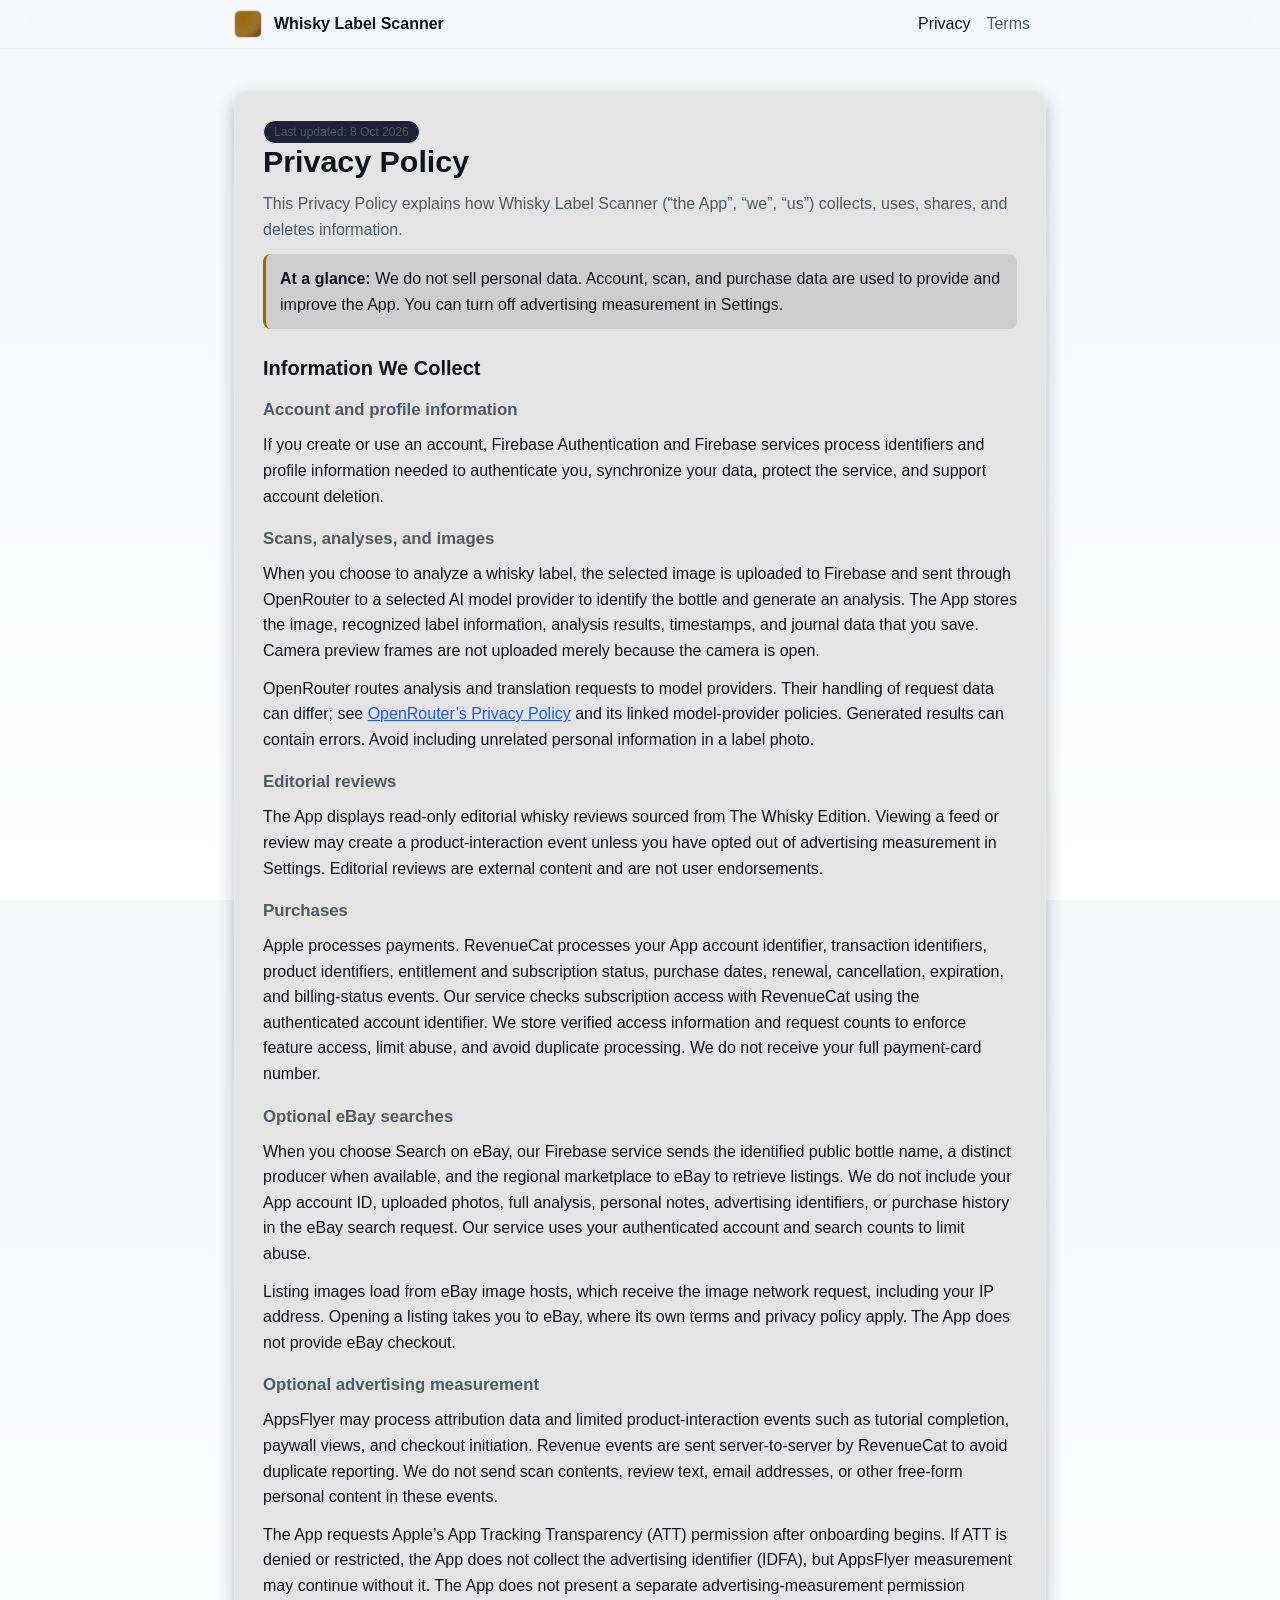
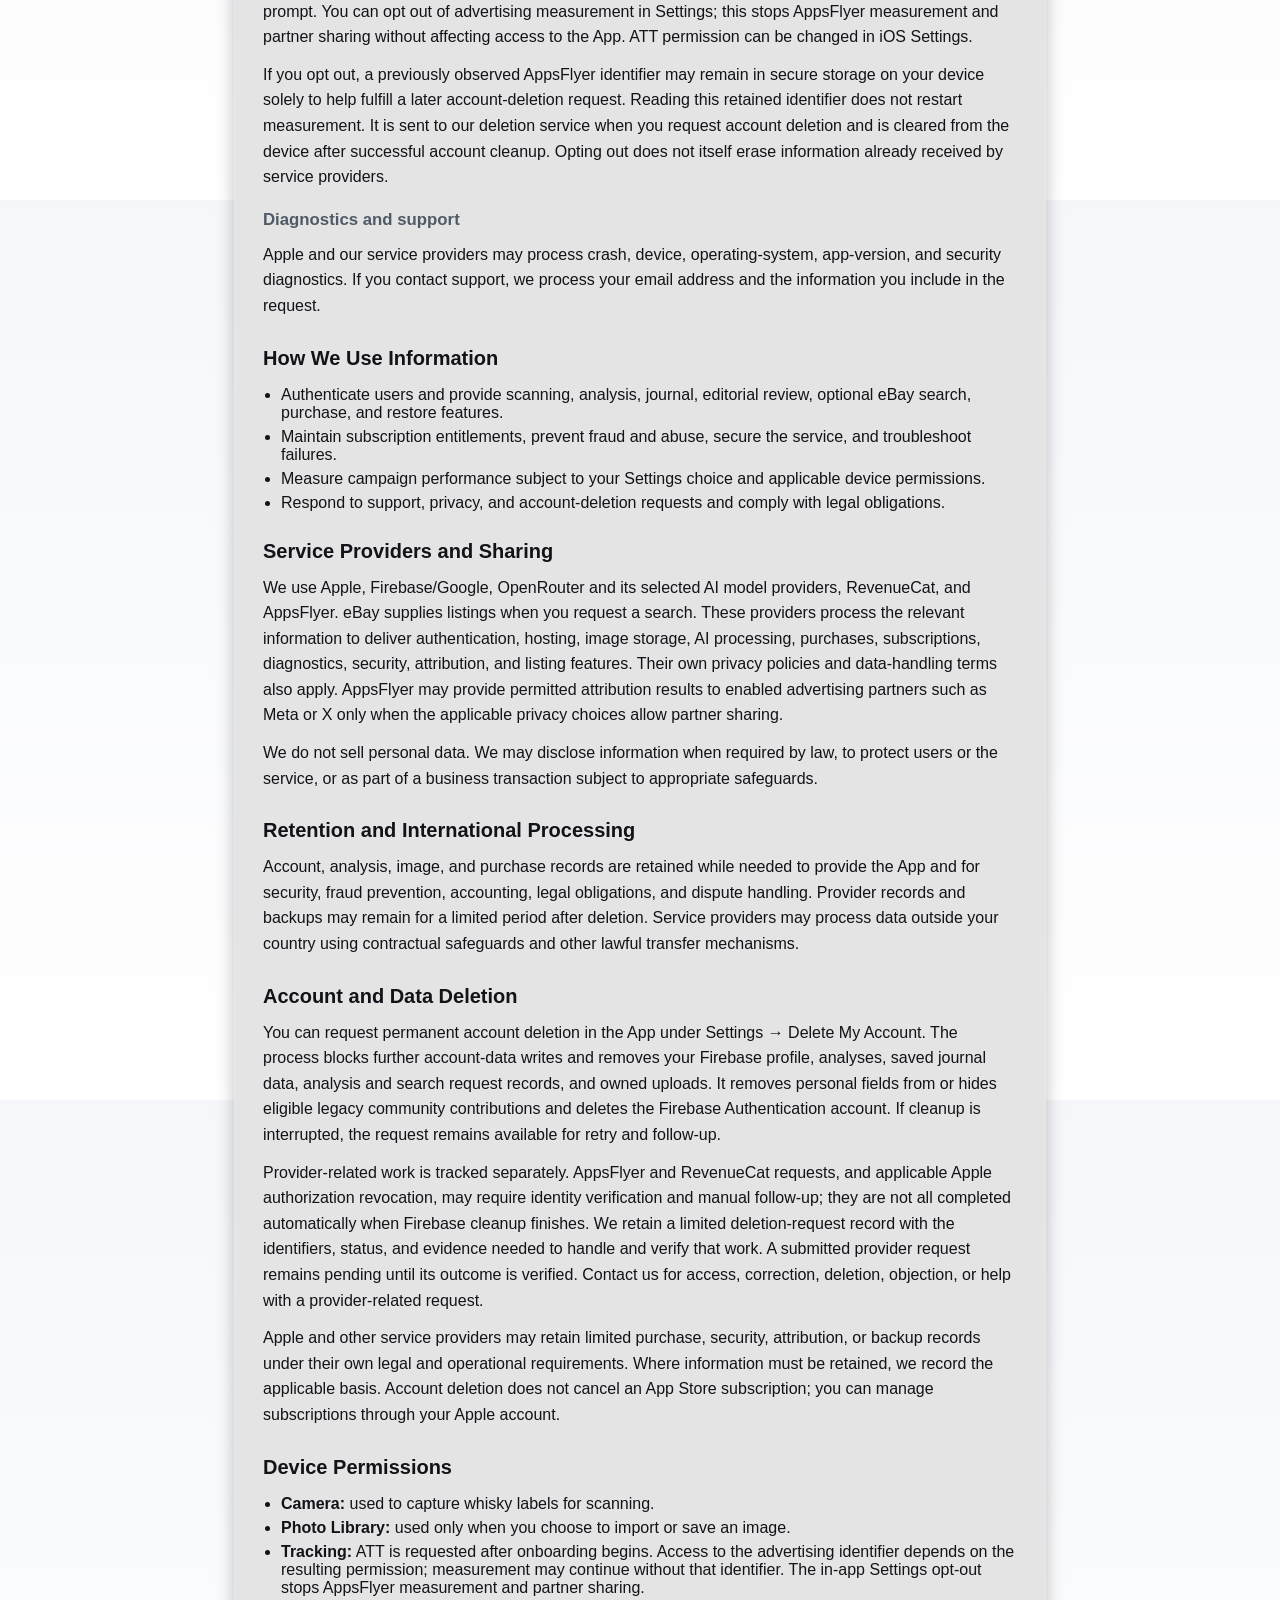
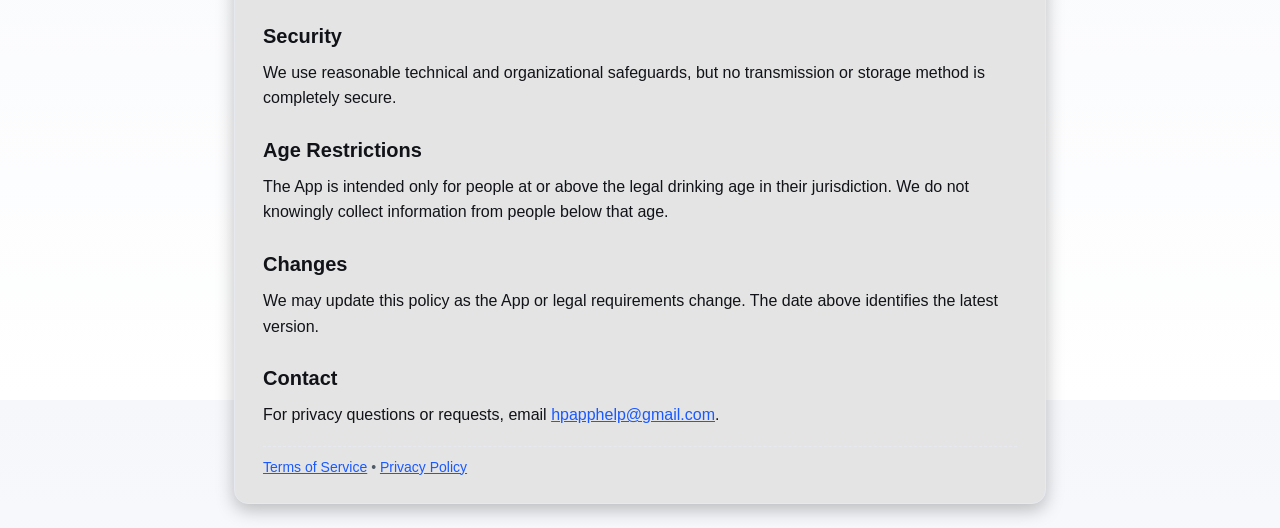
==== commit 1d6dbb67: "docs: disclose release data flows and deletion follow-up" ====
--- a/privacy/index.html
+++ b/privacy/index.html
@@ -17,7 +17,7 @@
 
     <div class="wrap">
       <main role="main">
-        <div class="badge">Last updated: 22 Sep 2026</div>
+        <div class="badge">Last updated: 8 Oct 2026</div>
         <h1>Privacy Policy</h1>
         <p class="muted">This Privacy Policy explains how Whisky Label Scanner (“the App”, “we”, “us”) collects, uses, shares, and deletes information.</p>
         <p class="callout"><strong>At a glance:</strong> We do not sell personal data. Account, scan, and purchase data are used to provide and improve the App. You can turn off advertising measurement in Settings.</p>
@@ -27,38 +27,47 @@
         <p>If you create or use an account, Firebase Authentication and Firebase services process identifiers and profile information needed to authenticate you, synchronize your data, protect the service, and support account deletion.</p>
 
         <h3>Scans, analyses, and images</h3>
-        <p>When you choose to analyze a whisky label, the selected image and related scan data may be uploaded to Firebase and our processing providers to produce and store the result. This information can include the image, recognized label text, analysis results, timestamps, and saved journal data. Camera preview frames are not uploaded merely because the camera is open.</p>
+        <p>When you choose to analyze a whisky label, the selected image is uploaded to Firebase and sent through OpenRouter to a selected AI model provider to identify the bottle and generate an analysis. The App stores the image, recognized label information, analysis results, timestamps, and journal data that you save. Camera preview frames are not uploaded merely because the camera is open.</p>
+        <p>OpenRouter routes analysis and translation requests to model providers. Their handling of request data can differ; see <a href="https://openrouter.ai/privacy">OpenRouter’s Privacy Policy</a> and its linked model-provider policies. Generated results can contain errors. Avoid including unrelated personal information in a label photo.</p>
 
         <h3>Editorial reviews</h3>
         <p>The App displays read-only editorial whisky reviews sourced from The Whisky Edition. Viewing a feed or review may create a product-interaction event unless you have opted out of advertising measurement in Settings. Editorial reviews are external content and are not user endorsements.</p>
 
         <h3>Purchases</h3>
-        <p>Apple processes payments. RevenueCat processes transaction identifiers, product identifiers, entitlement and subscription status, purchase dates, renewal, cancellation, expiration, and billing-status events. We do not receive your full payment-card number.</p>
+        <p>Apple processes payments. RevenueCat processes your App account identifier, transaction identifiers, product identifiers, entitlement and subscription status, purchase dates, renewal, cancellation, expiration, and billing-status events. Our service checks subscription access with RevenueCat using the authenticated account identifier. We store verified access information and request counts to enforce feature access, limit abuse, and avoid duplicate processing. We do not receive your full payment-card number.</p>
+
+        <h3>Optional eBay searches</h3>
+        <p>When you choose Search on eBay, our Firebase service sends the identified public bottle name, a distinct producer when available, and the regional marketplace to eBay to retrieve listings. We do not include your App account ID, uploaded photos, full analysis, personal notes, advertising identifiers, or purchase history in the eBay search request. Our service uses your authenticated account and search counts to limit abuse.</p>
+        <p>Listing images load from eBay image hosts, which receive the image network request, including your IP address. Opening a listing takes you to eBay, where its own terms and privacy policy apply. The App does not provide eBay checkout.</p>
 
         <h3>Optional advertising measurement</h3>
         <p>AppsFlyer may process attribution data and limited product-interaction events such as tutorial completion, paywall views, and checkout initiation. Revenue events are sent server-to-server by RevenueCat to avoid duplicate reporting. We do not send scan contents, review text, email addresses, or other free-form personal content in these events.</p>
         <p>The App requests Apple’s App Tracking Transparency (ATT) permission after onboarding begins. If ATT is denied or restricted, the App does not collect the advertising identifier (IDFA), but AppsFlyer measurement may continue without it. The App does not present a separate advertising-measurement permission prompt. You can opt out of advertising measurement in Settings; this stops AppsFlyer measurement and partner sharing without affecting access to the App. ATT permission can be changed in iOS Settings.</p>
+
+        <p>If you opt out, a previously observed AppsFlyer identifier may remain in secure storage on your device solely to help fulfill a later account-deletion request. Reading this retained identifier does not restart measurement. It is sent to our deletion service when you request account deletion and is cleared from the device after successful account cleanup. Opting out does not itself erase information already received by service providers.</p>
 
         <h3>Diagnostics and support</h3>
         <p>Apple and our service providers may process crash, device, operating-system, app-version, and security diagnostics. If you contact support, we process your email address and the information you include in the request.</p>
 
         <h2 id="how-we-use">How We Use Information</h2>
         <ul>
-          <li>Authenticate users and provide scanning, analysis, journal, editorial review, purchase, and restore features.</li>
+          <li>Authenticate users and provide scanning, analysis, journal, editorial review, optional eBay search, purchase, and restore features.</li>
           <li>Maintain subscription entitlements, prevent fraud and abuse, secure the service, and troubleshoot failures.</li>
           <li>Measure campaign performance subject to your Settings choice and applicable device permissions.</li>
           <li>Respond to support, privacy, and account-deletion requests and comply with legal obligations.</li>
         </ul>
 
         <h2 id="providers">Service Providers and Sharing</h2>
-        <p>We use Apple, Firebase/Google, RevenueCat, and AppsFlyer. These providers process data under their own terms and privacy commitments to deliver authentication, hosting, storage, purchases, subscriptions, diagnostics, security, and attribution services. AppsFlyer may provide permitted attribution results to enabled advertising partners such as Meta or X only when the applicable privacy choices allow partner sharing.</p>
+        <p>We use Apple, Firebase/Google, OpenRouter and its selected AI model providers, RevenueCat, and AppsFlyer. eBay supplies listings when you request a search. These providers process the relevant information to deliver authentication, hosting, image storage, AI processing, purchases, subscriptions, diagnostics, security, attribution, and listing features. Their own privacy policies and data-handling terms also apply. AppsFlyer may provide permitted attribution results to enabled advertising partners such as Meta or X only when the applicable privacy choices allow partner sharing.</p>
         <p>We do not sell personal data. We may disclose information when required by law, to protect users or the service, or as part of a business transaction subject to appropriate safeguards.</p>
 
         <h2 id="retention">Retention and International Processing</h2>
         <p>Account, analysis, image, and purchase records are retained while needed to provide the App and for security, fraud prevention, accounting, legal obligations, and dispute handling. Provider records and backups may remain for a limited period after deletion. Service providers may process data outside your country using contractual safeguards and other lawful transfer mechanisms.</p>
 
         <h2 id="deletion">Account and Data Deletion</h2>
-        <p>You can request permanent account deletion in the App under Settings → Delete My Account. The process removes your Firebase profile, analyses, and uploaded files; removes personal fields from or hides eligible legacy community contributions; and deletes the Firebase Authentication account. Apple and other service providers may retain limited purchase, security, attribution, or backup records under their own legal and operational retention requirements. Contact us for access, correction, deletion, objection, or help with provider-related requests.</p>
+        <p>You can request permanent account deletion in the App under Settings → Delete My Account. The process blocks further account-data writes and removes your Firebase profile, analyses, saved journal data, analysis and search request records, and owned uploads. It removes personal fields from or hides eligible legacy community contributions and deletes the Firebase Authentication account. If cleanup is interrupted, the request remains available for retry and follow-up.</p>
+        <p>Provider-related work is tracked separately. AppsFlyer and RevenueCat requests, and applicable Apple authorization revocation, may require identity verification and manual follow-up; they are not all completed automatically when Firebase cleanup finishes. We retain a limited deletion-request record with the identifiers, status, and evidence needed to handle and verify that work. A submitted provider request remains pending until its outcome is verified. Contact us for access, correction, deletion, objection, or help with a provider-related request.</p>
+        <p>Apple and other service providers may retain limited purchase, security, attribution, or backup records under their own legal and operational requirements. Where information must be retained, we record the applicable basis. Account deletion does not cancel an App Store subscription; you can manage subscriptions through your Apple account.</p>
 
         <h2 id="permissions">Device Permissions</h2>
         <ul>
